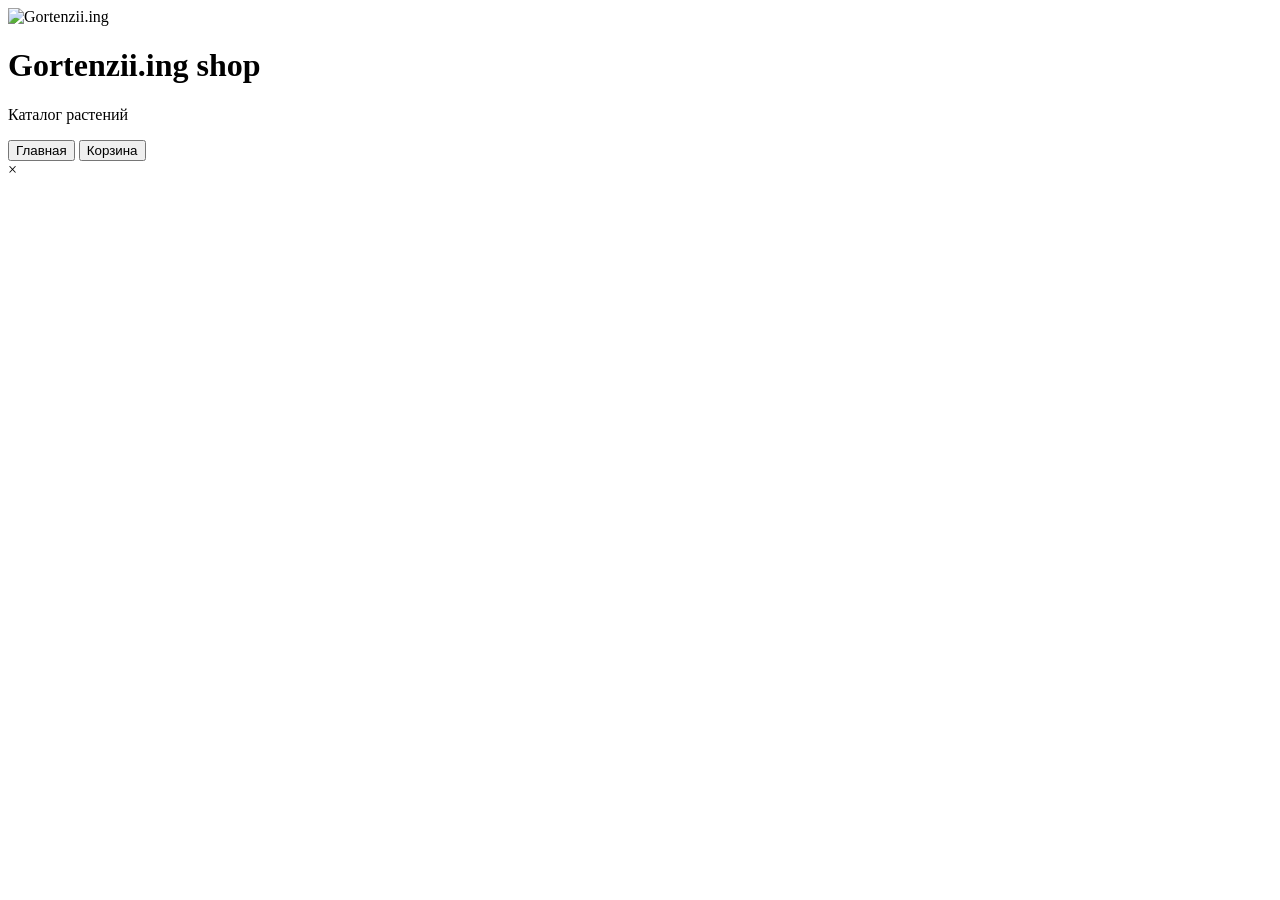
==== index.html @ 3a966382 "Create index.html" ====
<!DOCTYPE html>
<html lang="ru">
<head>
<meta charset="UTF-8">
<meta name="viewport" content="width=device-width, initial-scale=1.0">

<title>Gortenzii.ing Shop</title>

<link rel="stylesheet" href="style.css">

<script src="https://telegram.org/js/telegram-web-app.js"></script>
</head>
<body>

<header class="header">

    <div class="logo-block">

        <img src="images/logo.png" alt="Gortenzii.ing" class="logo-img">

        <div>
            <h1>Gortenzii.ing shop</h1>
            <p>Каталог растений</p>
        </div>

    </div>

    <nav>
        <button class="nav-btn active">Главная</button>
        <button class="nav-btn">Корзина</button>
    </nav>

</header>

<main>

    <div id="products"></div>

</main>

<div id="modal" class="modal">

    <div class="modal-content">

        <span id="closeModal" class="close">
            ×
        </span>

        <div id="modalBody"></div>

    </div>

</div>

<script src="products.js"></script>
<script src="app.js"></script>

</body>
</html>
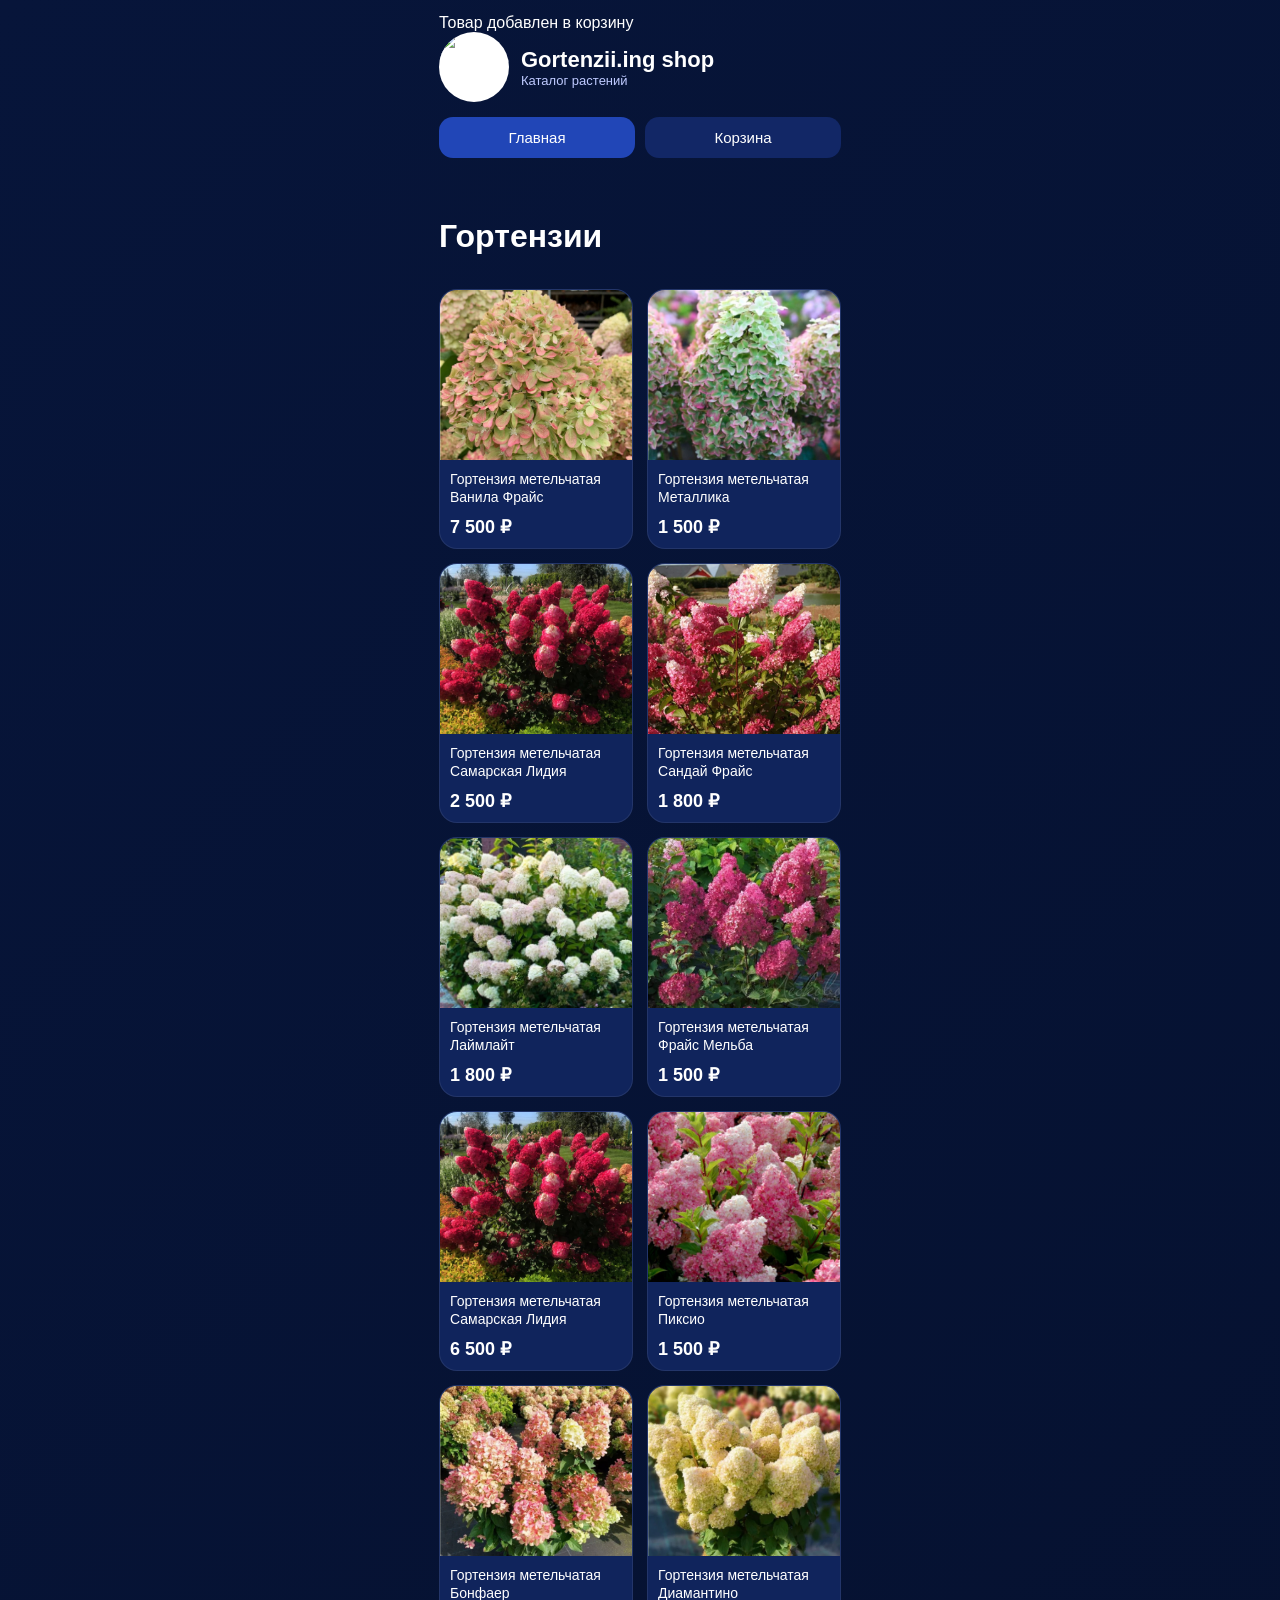
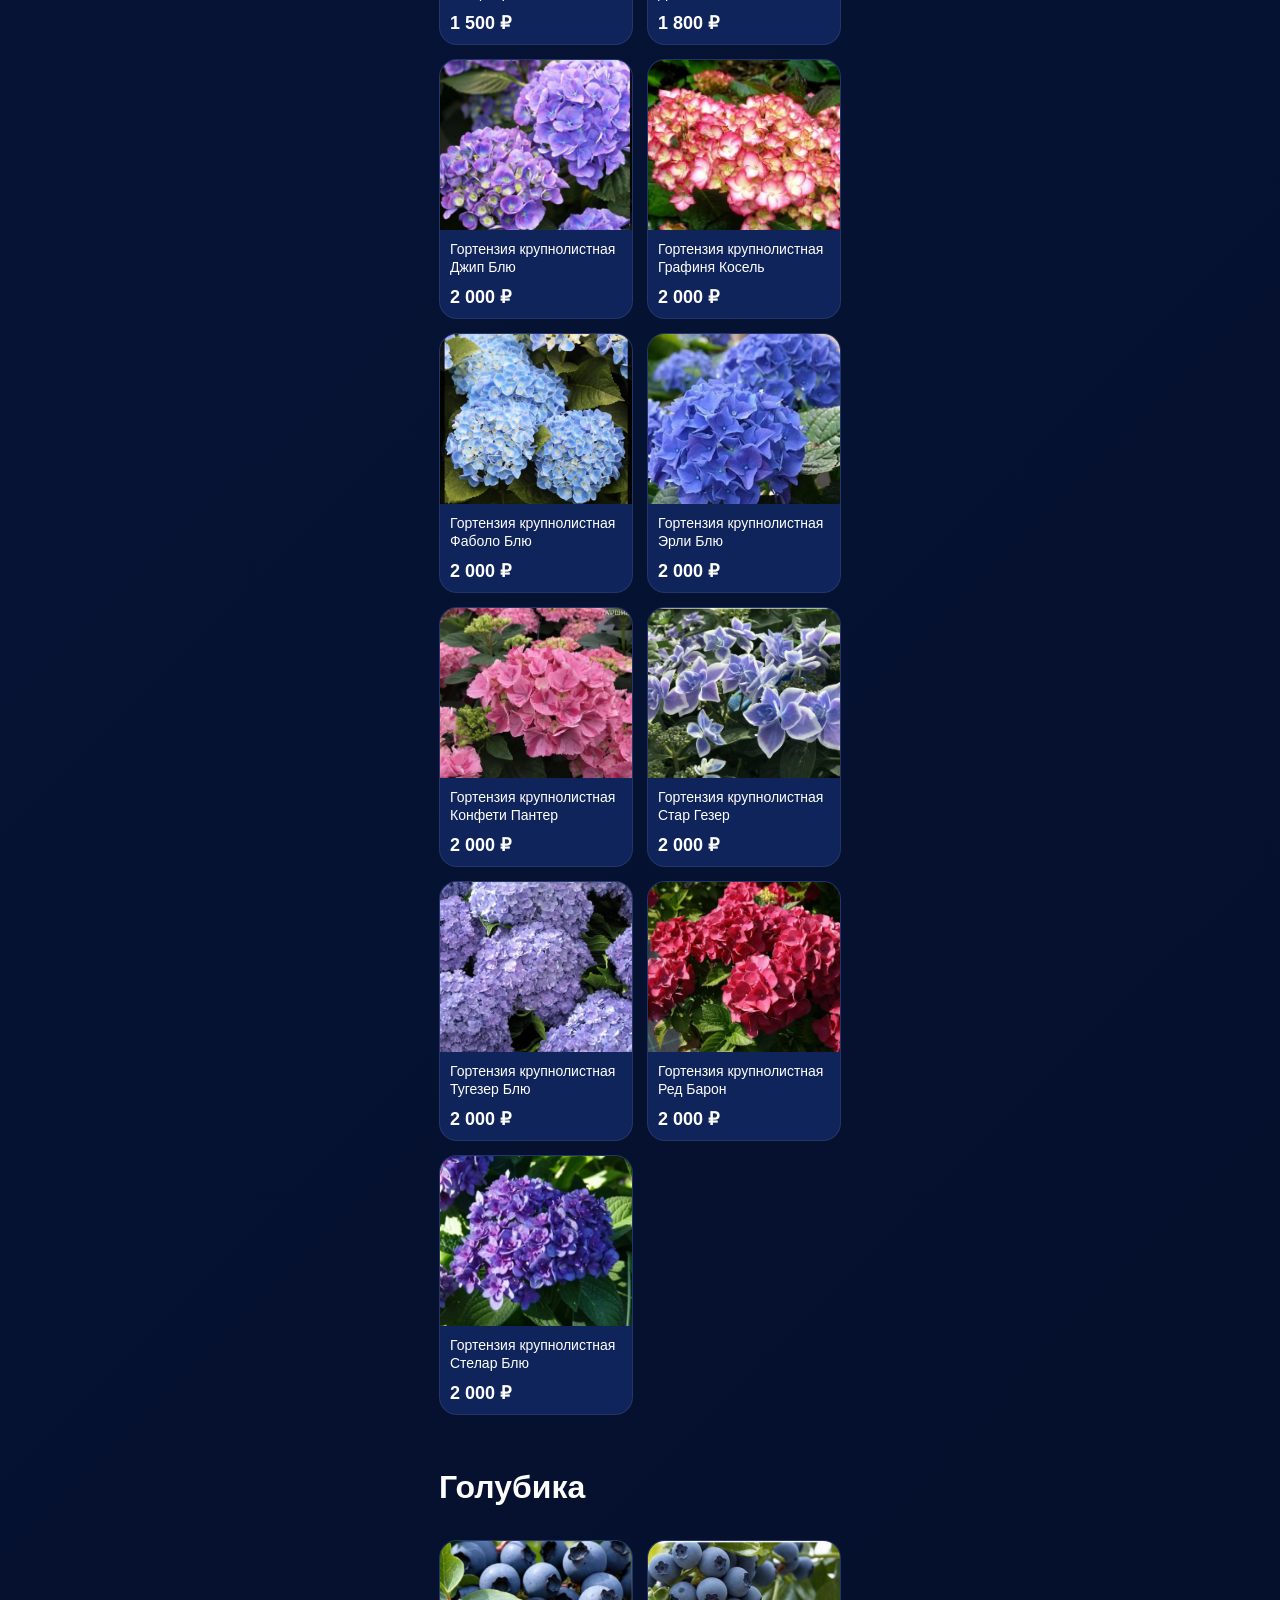
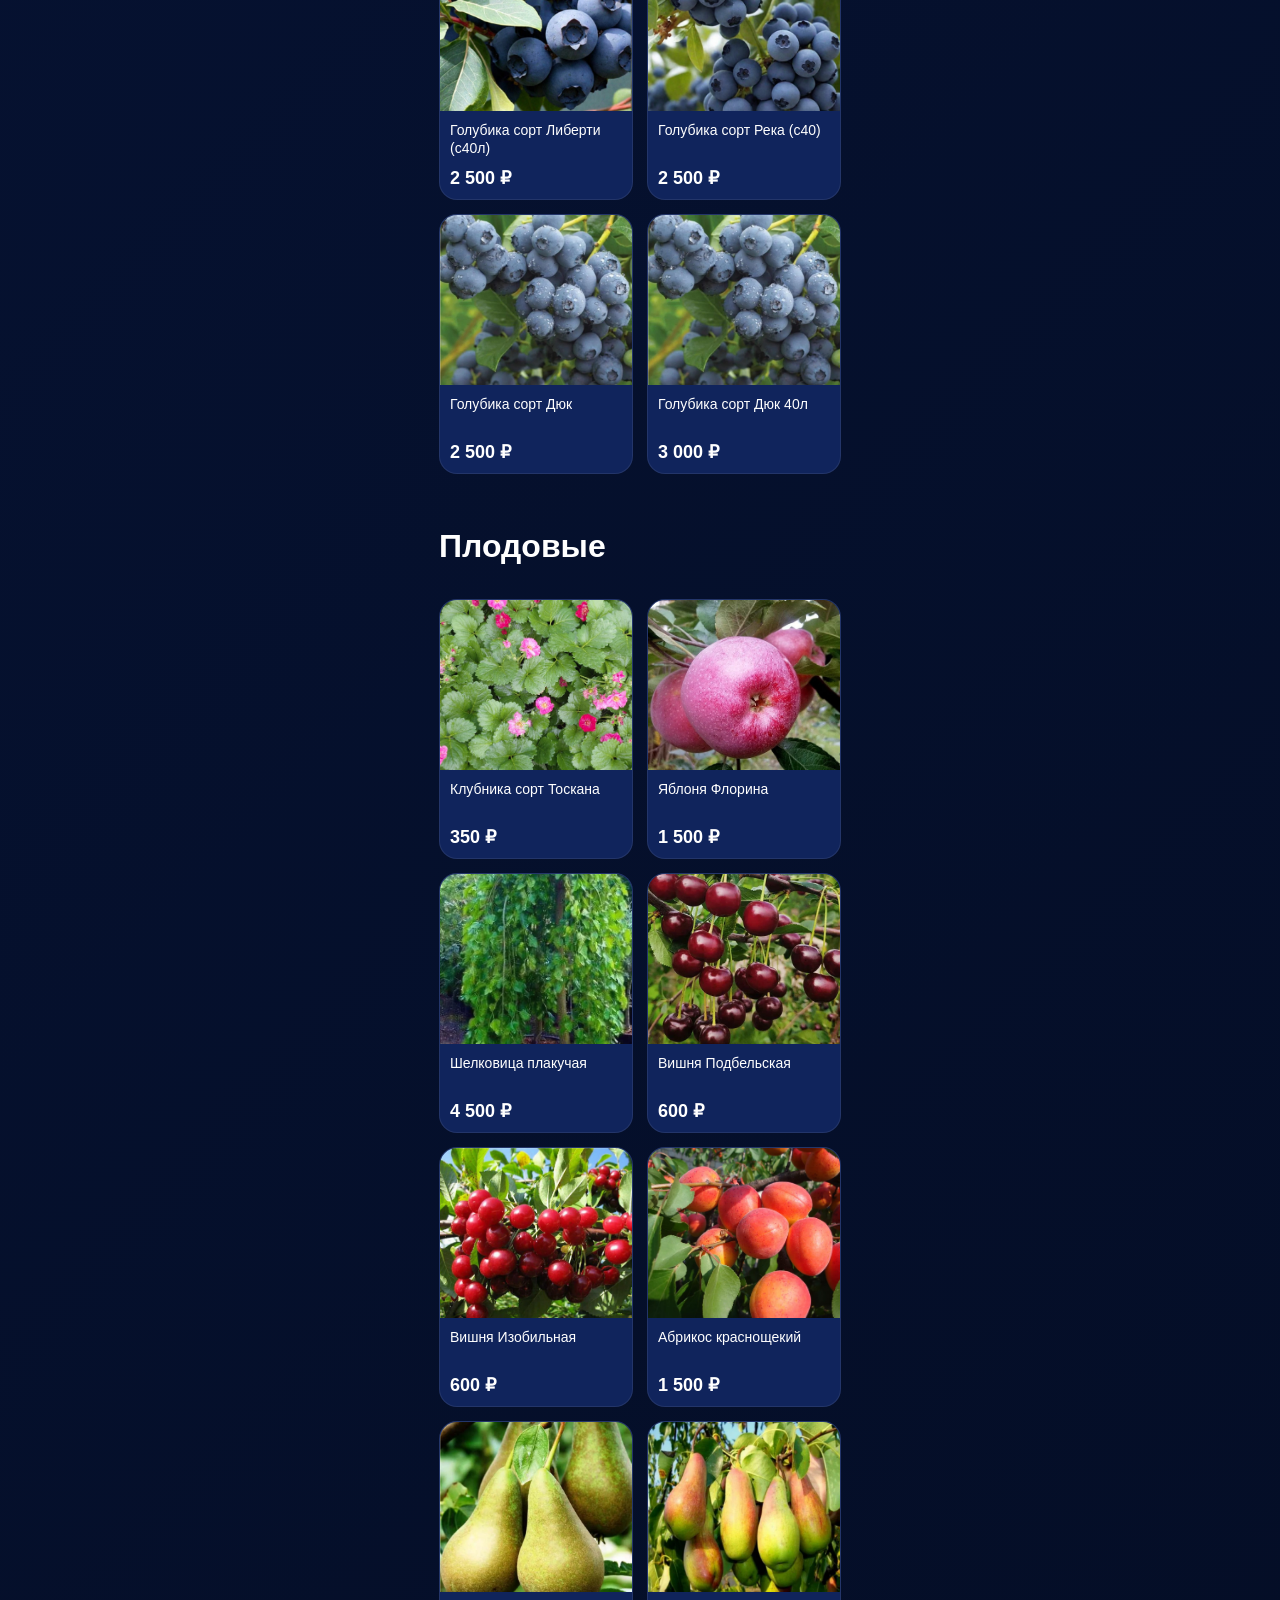
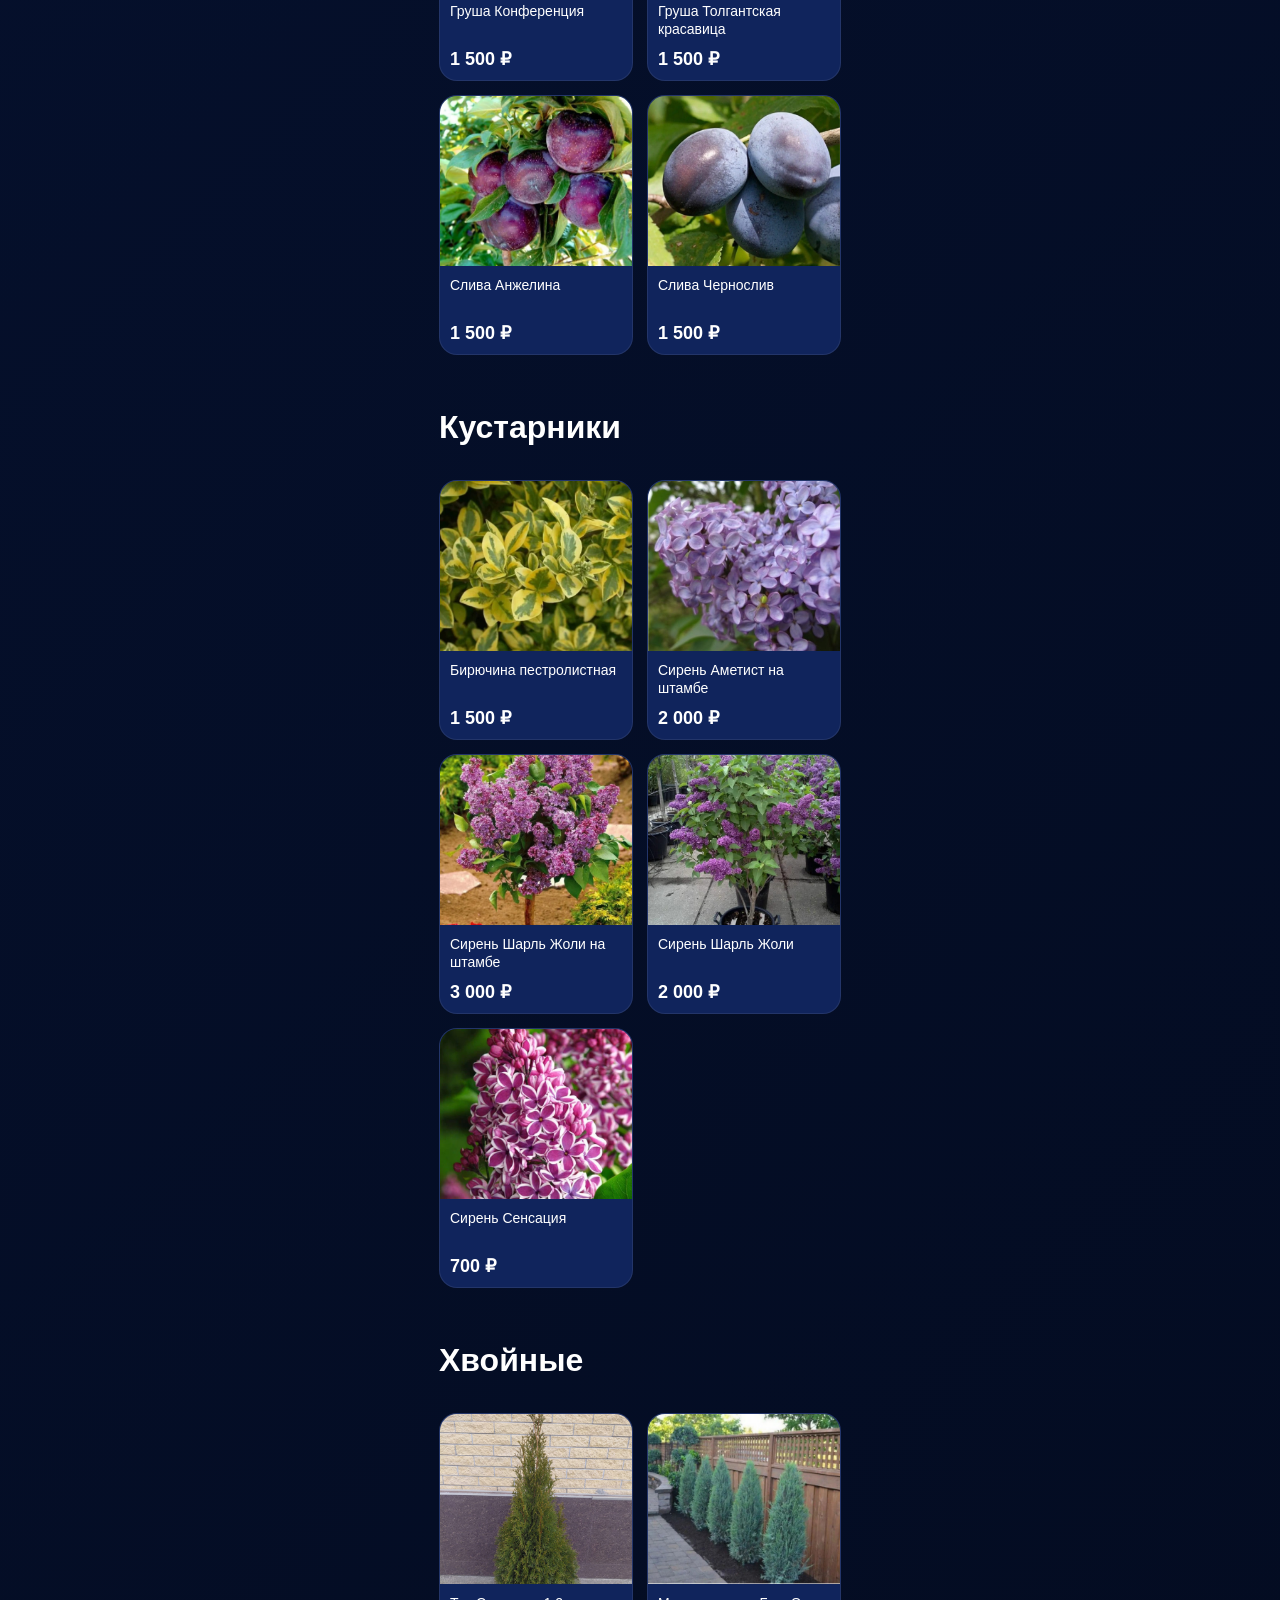
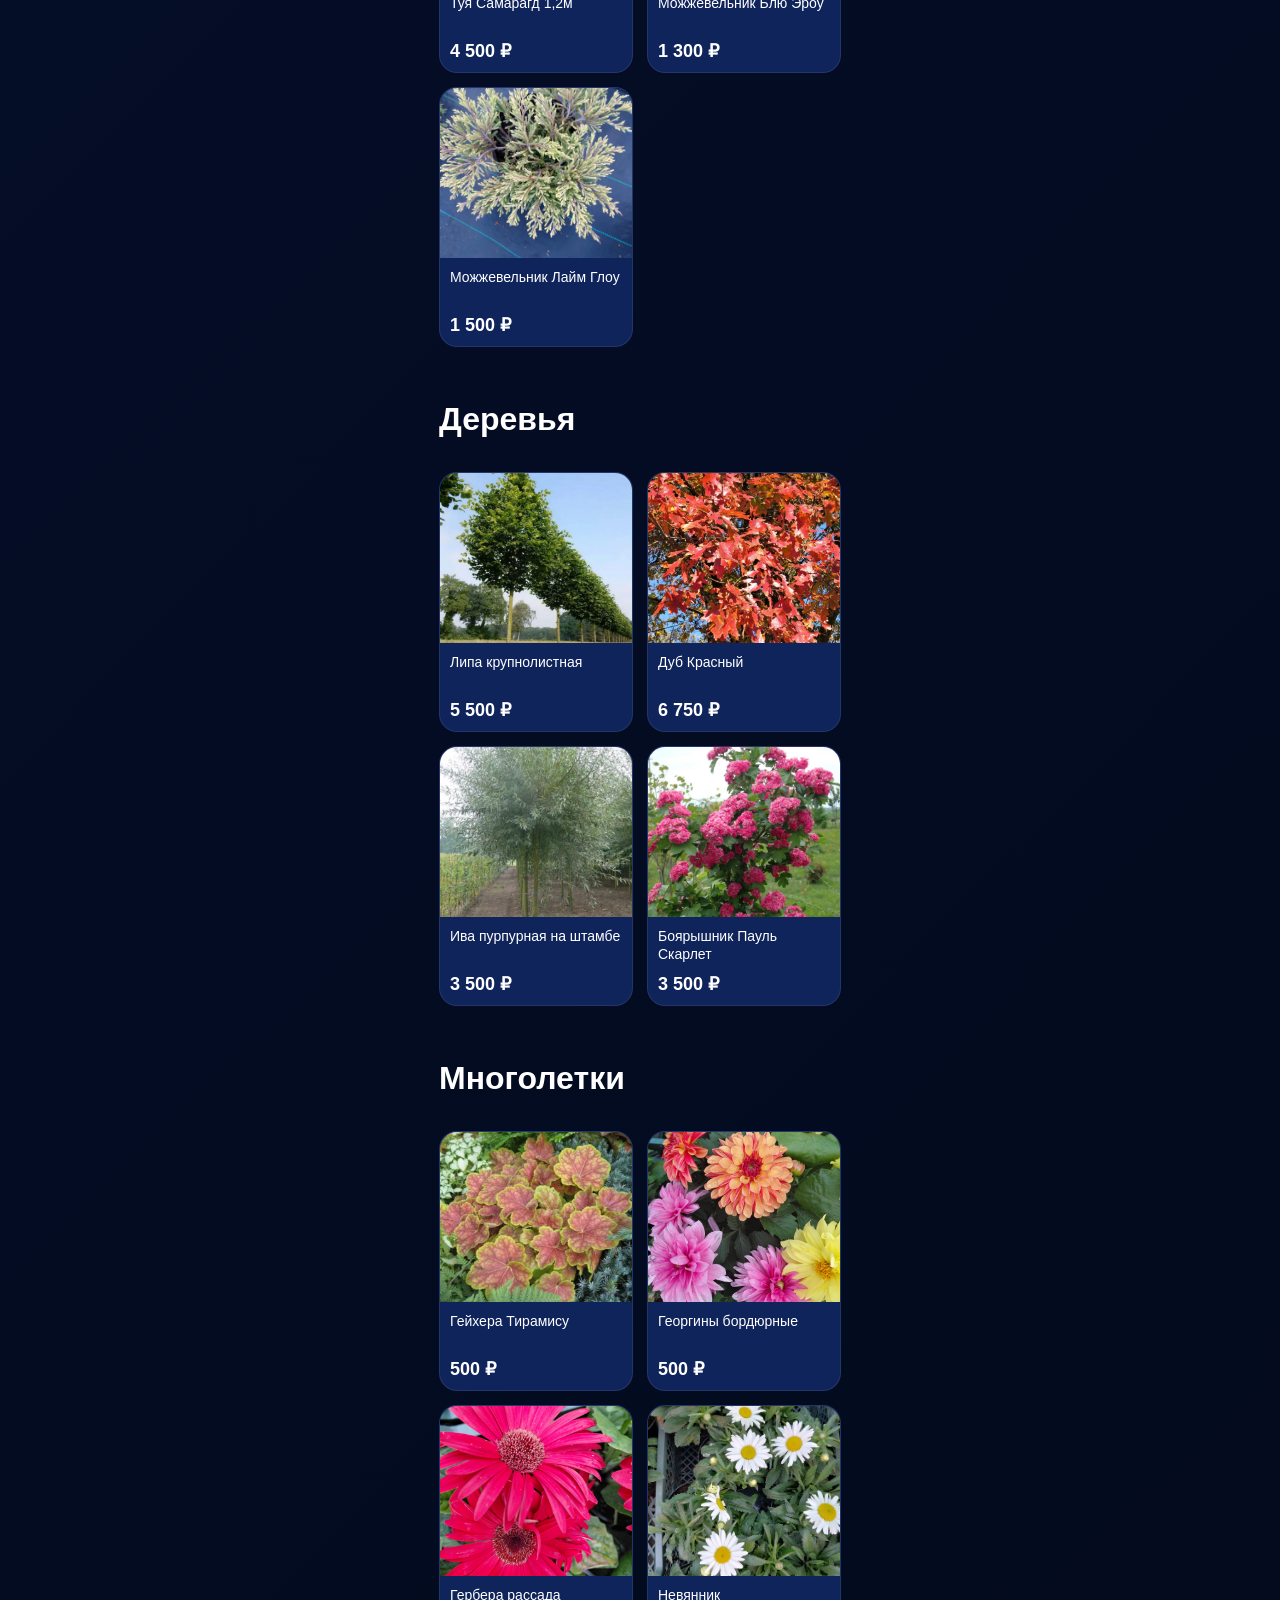
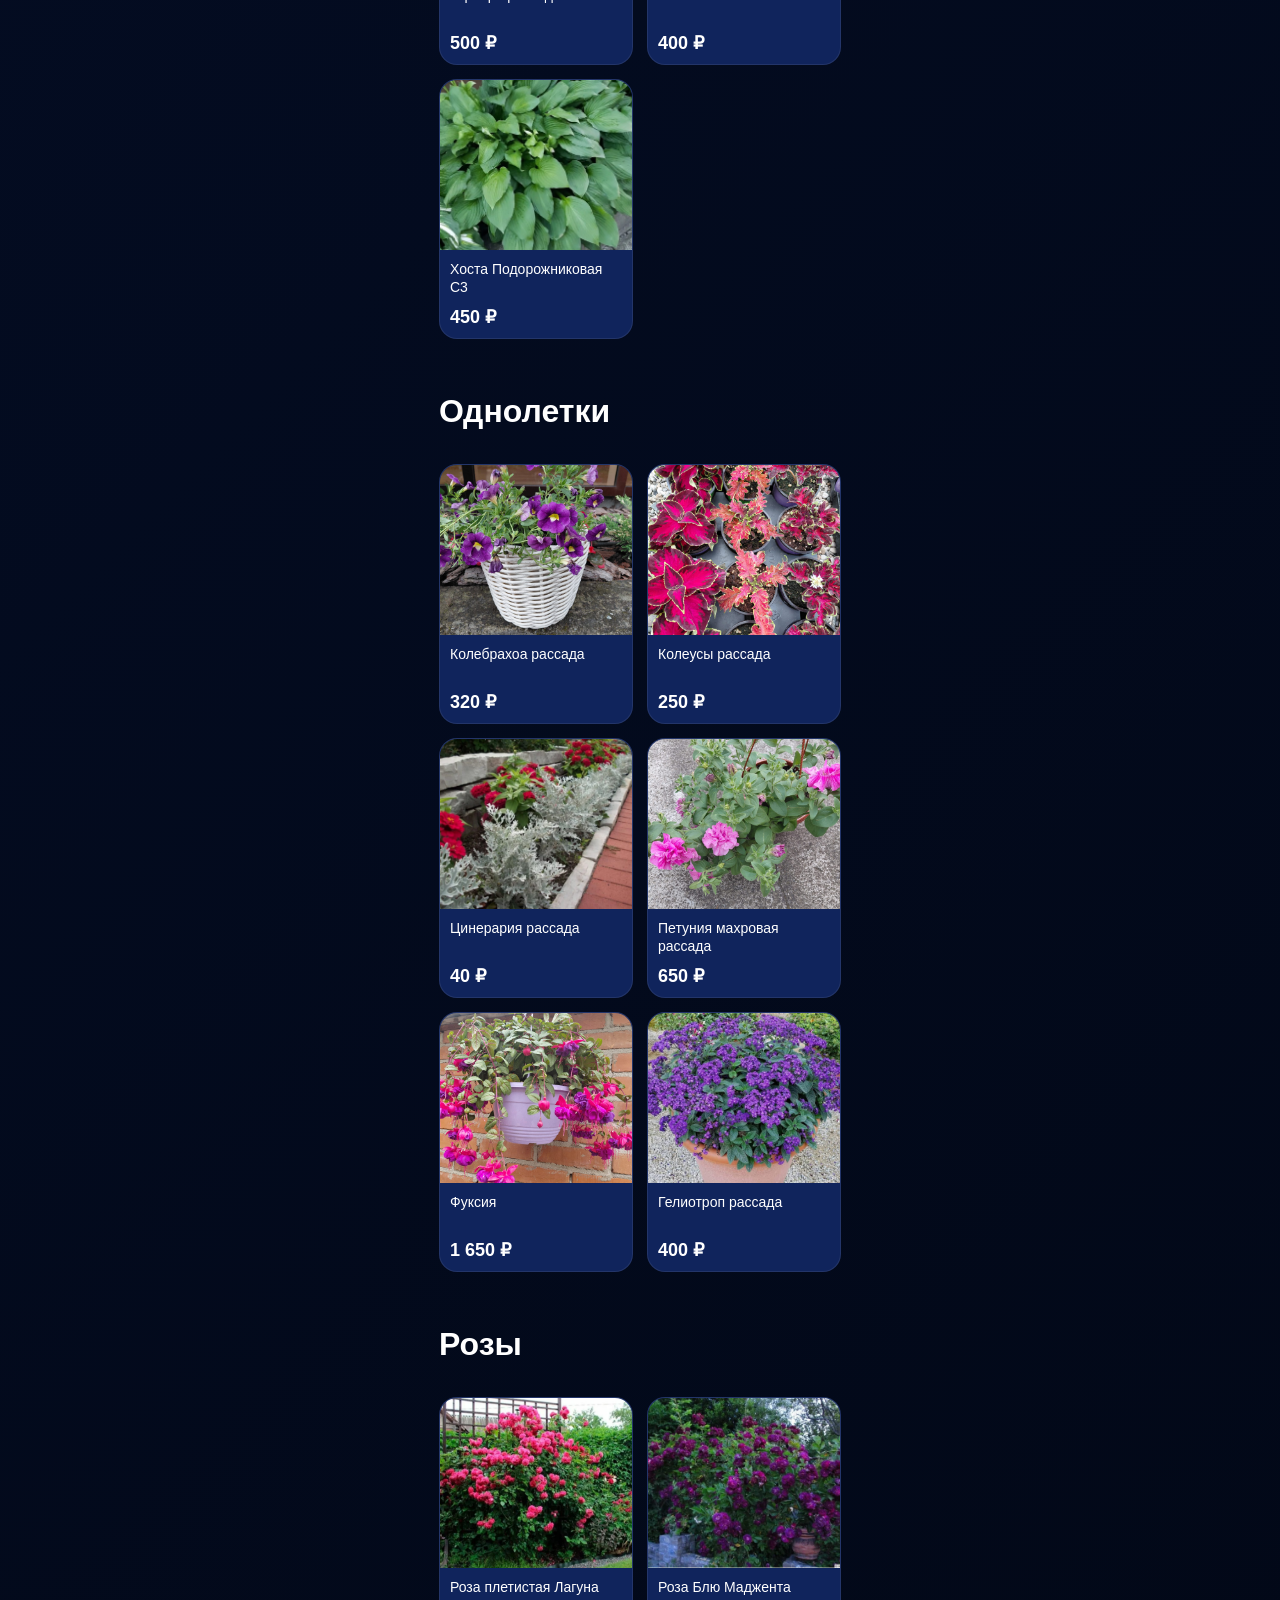
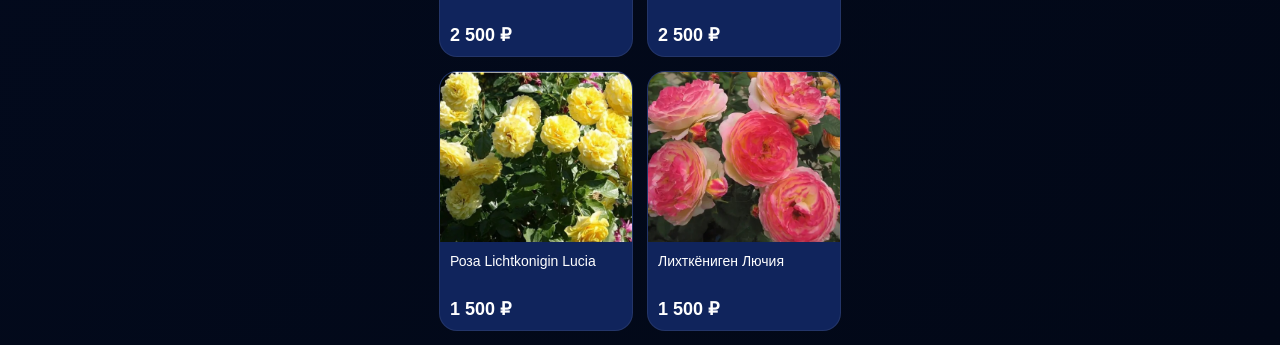
==== commit 8e89f255: "Update index.html" ====
--- a/index.html
+++ b/index.html
@@ -10,6 +10,9 @@
 
 <script src="https://telegram.org/js/telegram-web-app.js"></script>
 </head>
+<div id="toast" class="toast">
+    Товар добавлен в корзину
+</div>
 <body>
 
 <header class="header">
@@ -25,16 +28,24 @@
 
     </div>
 
-    <nav>
-        <button class="nav-btn active">Главная</button>
-        <button class="nav-btn">Корзина</button>
-    </nav>
+   <nav>
+    <button id="homeBtn" class="nav-btn active">Главная</button>
+    <button id="cartBtn" class="nav-btn">Корзина</button>
+</nav>
 
 </header>
 
 <main>
 
     <div id="products"></div>
+
+    <div id="cartPage" style="display:none;">
+        <h2 class="section-title">Корзина</h2>
+
+        <div id="cartItems"></div>
+
+        <div id="cartTotal"></div>
+    </div>
 
 </main>
 
--- a/style.css
+++ b/style.css
@@ -0,0 +1,173 @@
+*{
+    margin:0;
+    padding:0;
+    box-sizing:border-box;
+    font-family:'Segoe UI',sans-serif;
+}
+
+body{
+    background:linear-gradient(135deg,#07153a,#020817);
+    color:white;
+    max-width:430px;
+    margin:0 auto;
+    min-height:100vh;
+    padding:14px;
+}
+
+.header{
+    margin-bottom:20px;
+}
+
+.logo-block{
+    display:flex;
+    align-items:center;
+    gap:12px;
+    margin-bottom:15px;
+}
+
+.logo{
+    width:55px;
+    height:55px;
+    border-radius:50%;
+    background:#18368f;
+    display:flex;
+    align-items:center;
+    justify-content:center;
+    font-size:24px;
+}
+
+.logo-block h1{
+    font-size:22px;
+    font-weight:700;
+}
+
+.logo-block p{
+    color:#bfcaff;
+    font-size:13px;
+}
+
+nav{
+    display:flex;
+    gap:10px;
+}
+
+.nav-btn{
+    flex:1;
+    border:none;
+    border-radius:14px;
+    padding:12px;
+    background:#122766;
+    color:white;
+    font-size:15px;
+    cursor:pointer;
+}
+
+.nav-btn.active{
+    background:#2146b7;
+}
+
+.section-title{
+    margin-bottom:18px;
+    font-size:22px;
+}
+
+#products{
+    display:grid;
+    grid-template-columns:repeat(2,1fr);
+    gap:14px;
+}
+
+.card{
+    background:#10245c;
+    border-radius:18px;
+    overflow:hidden;
+    cursor:pointer;
+    transition:.25s;
+    border:1px solid rgba(255,255,255,.08);
+}
+
+.card:hover{
+    transform:translateY(-4px);
+}
+
+.card img{
+    width:100%;
+    height:170px;
+    object-fit:cover;
+    display:block;
+}
+
+.card-content{
+    padding:10px;
+}
+
+.card-title{
+    font-size:14px;
+    line-height:1.3;
+    min-height:38px;
+    margin-bottom:8px;
+}
+
+.card-price{
+    font-size:18px;
+    font-weight:700;
+}
+
+.modal{
+    display:none;
+    position:fixed;
+    inset:0;
+    background:rgba(0,0,0,.85);
+    z-index:1000;
+    padding:15px;
+}
+
+.modal-content{
+    background:#10245c;
+    border-radius:20px;
+    padding:18px;
+    max-width:430px;
+    margin:auto;
+    margin-top:30px;
+}
+
+.modal-content img{
+    width:100%;
+    border-radius:15px;
+    margin-bottom:15px;
+}
+
+.close{
+    float:right;
+    font-size:32px;
+    cursor:pointer;
+}
+.category-grid{
+    display:grid;
+    grid-template-columns:repeat(2,1fr);
+    gap:14px;
+    margin-bottom:30px;
+}
+
+.section-title{
+    margin-top:30px;
+    margin-bottom:15px;
+    font-size:26px;
+    color:white;
+}
+.category-title{
+    width:100%;
+    margin:40px 0 20px;
+    font-size:32px;
+    font-weight:700;
+    color:#fff;
+    grid-column:1 / -1;
+}
+.logo-img{
+    width:70px;
+    height:70px;
+    object-fit:contain;
+    border-radius:50%;
+    background:#fff;
+    flex-shrink:0;
+}
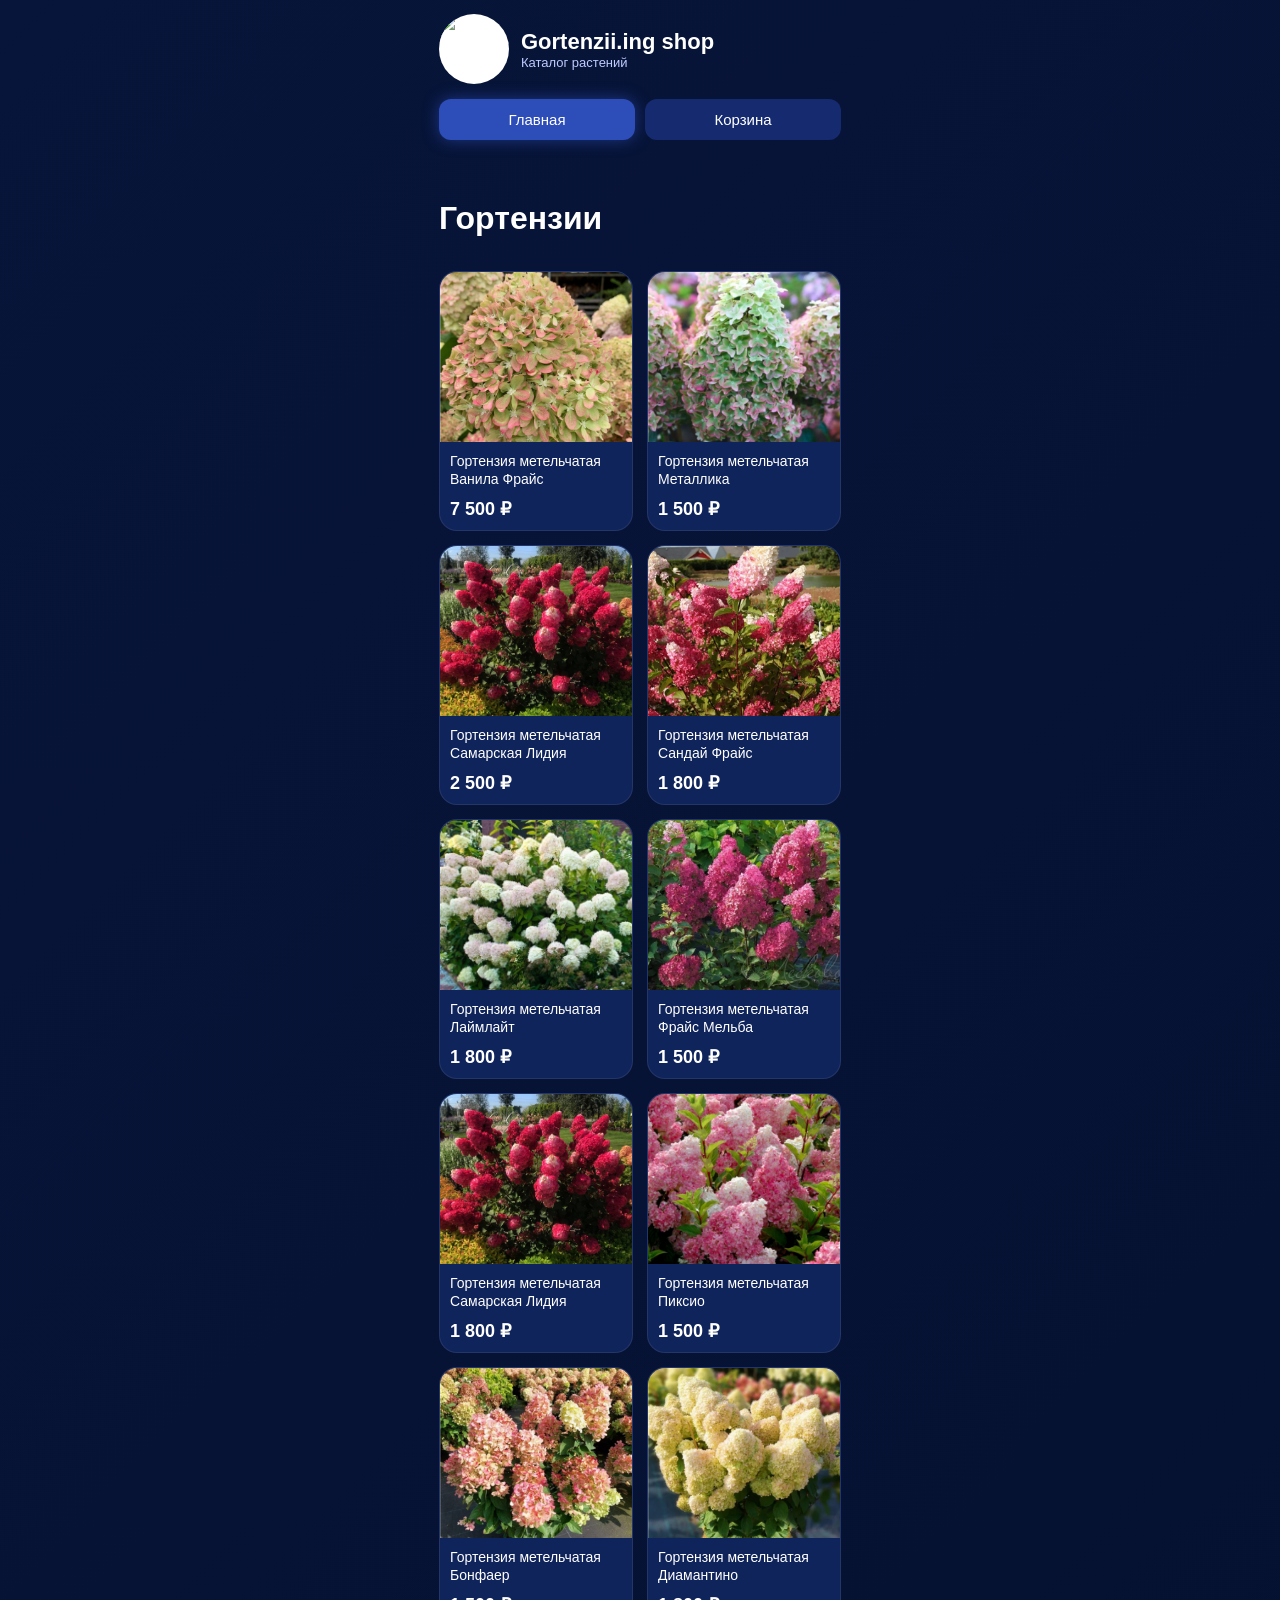
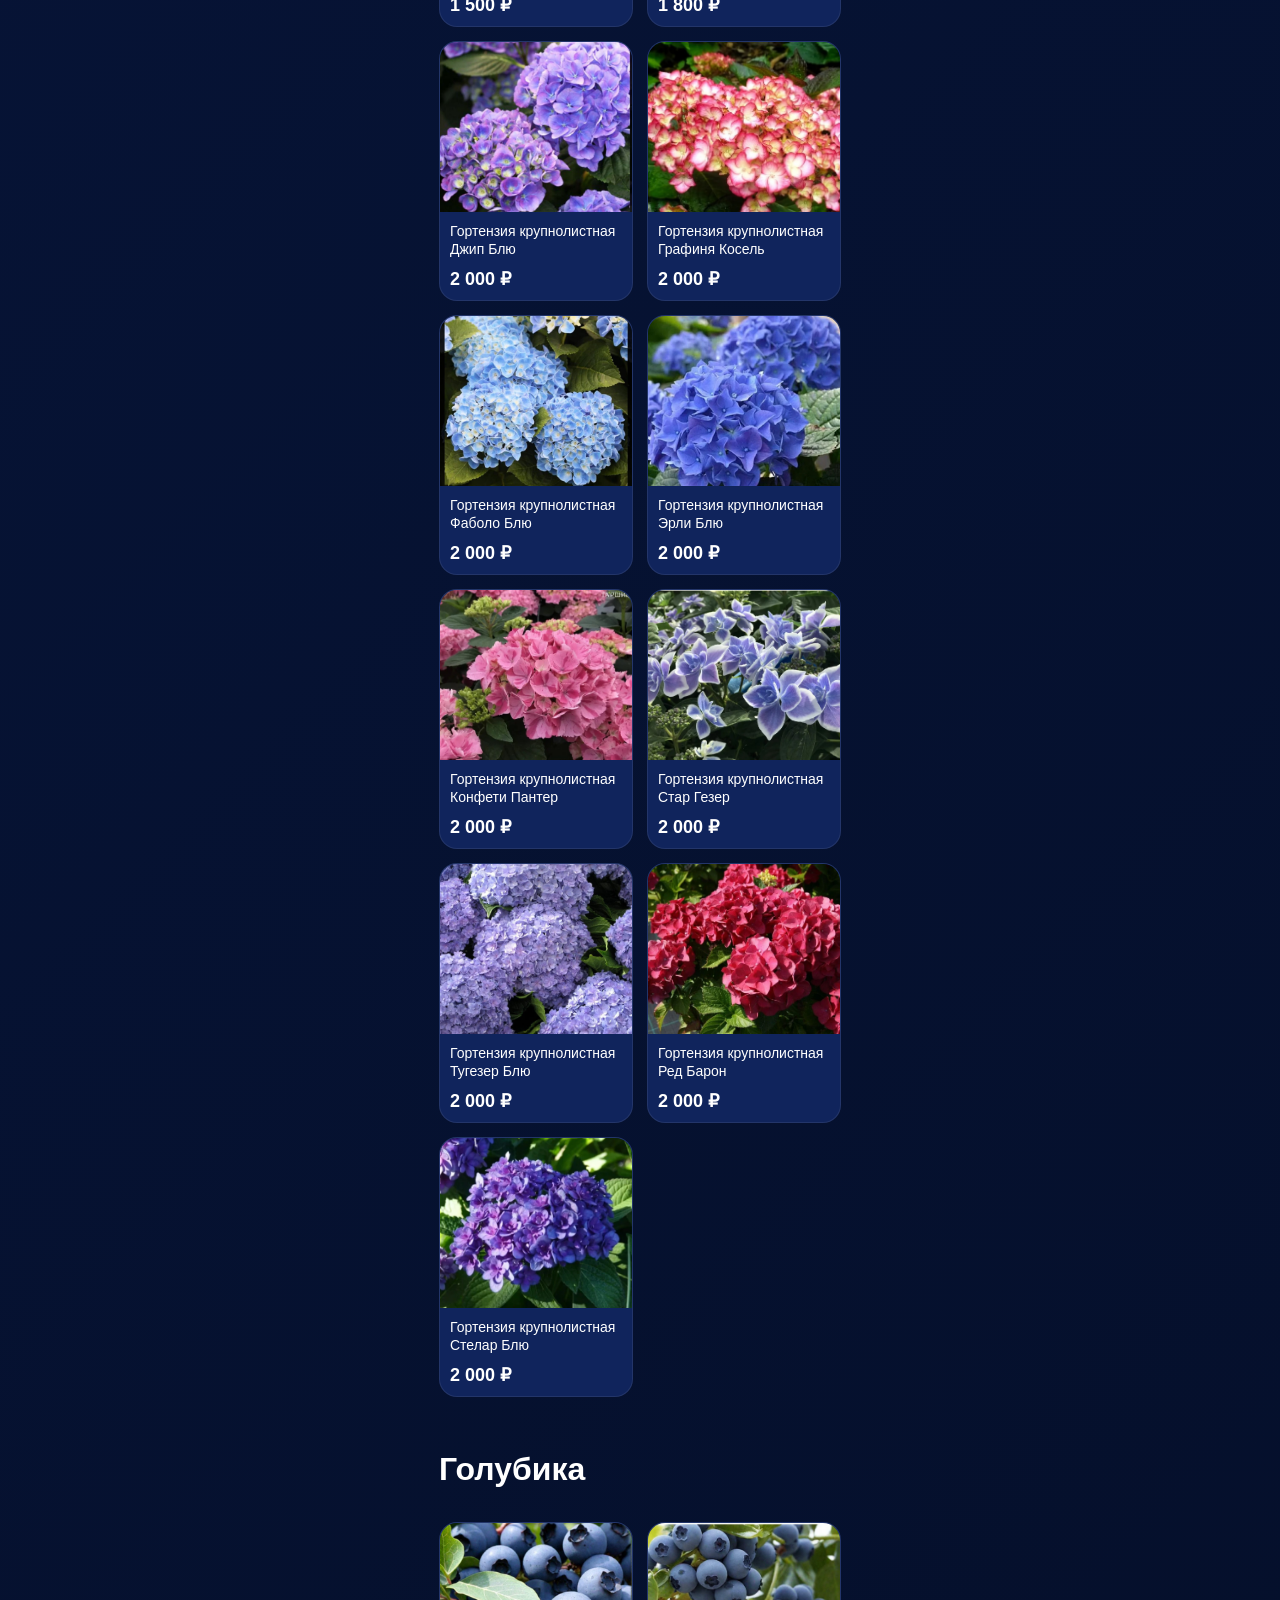
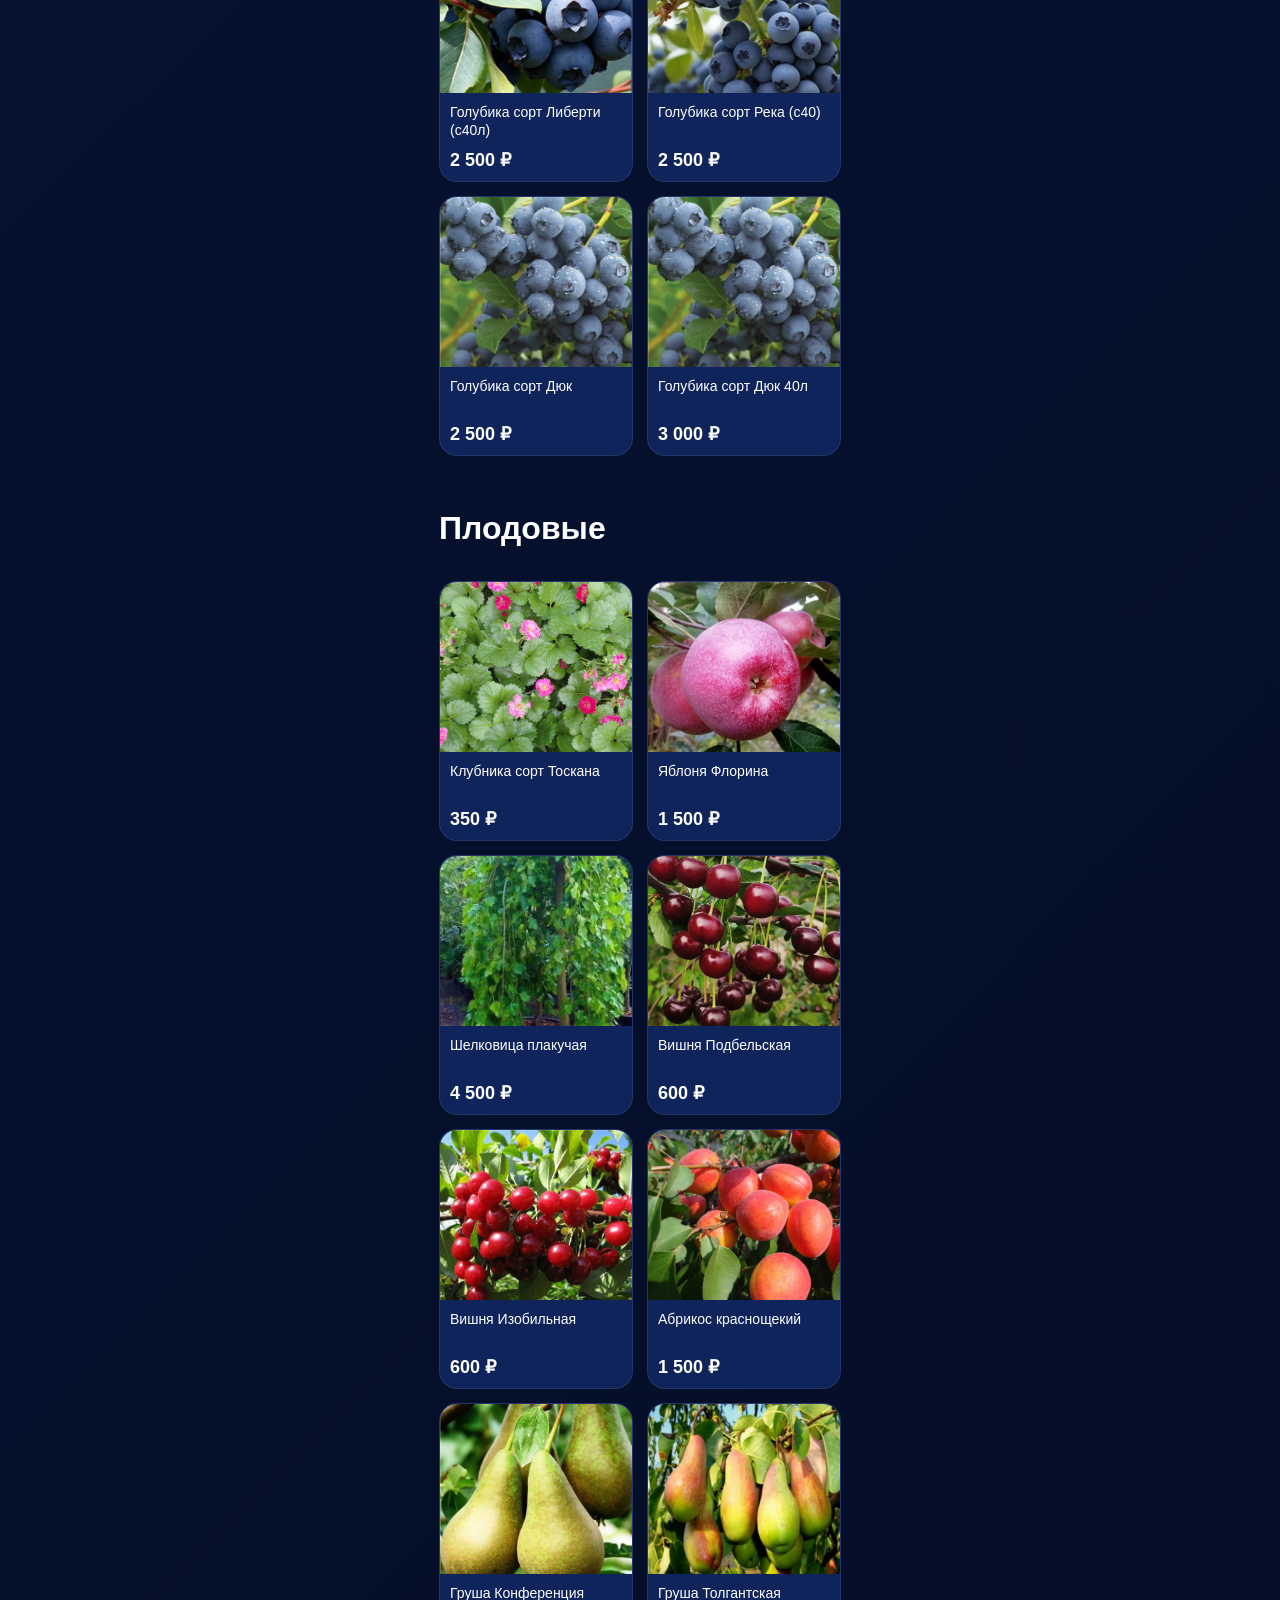
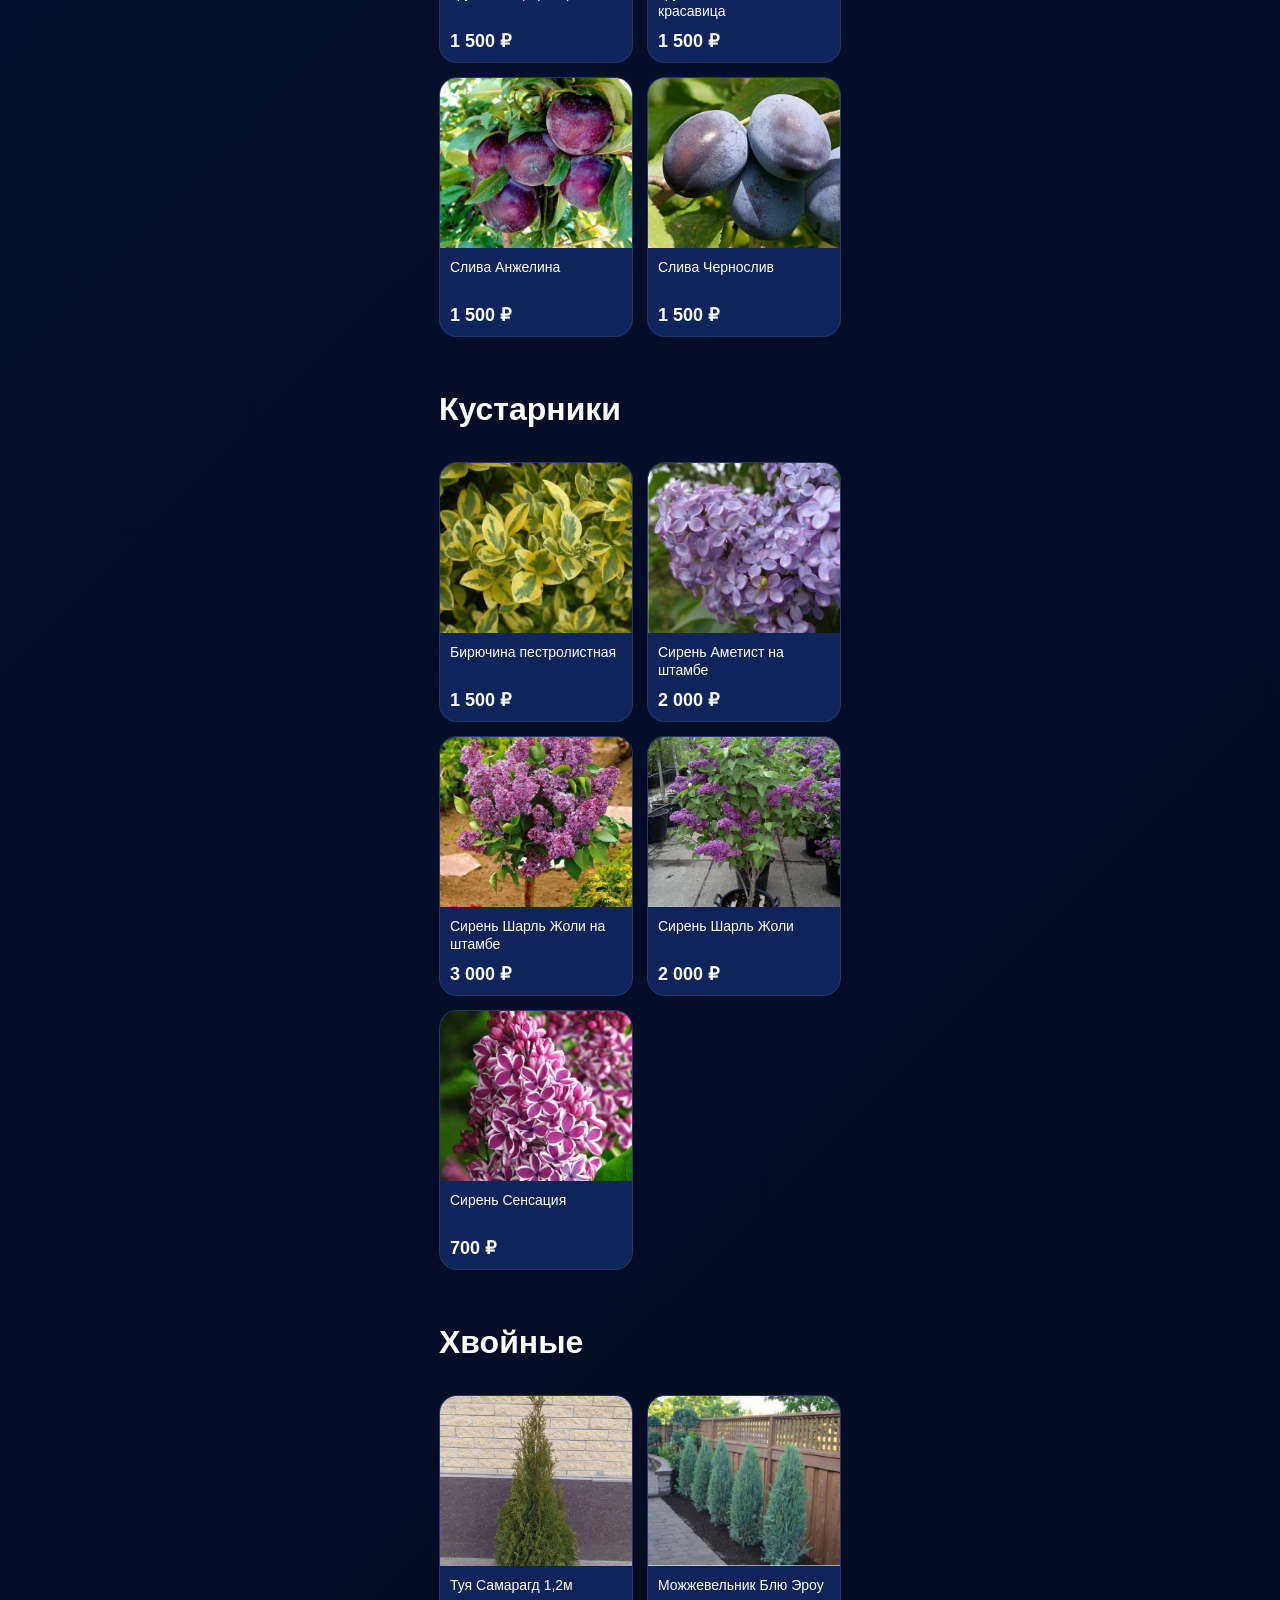
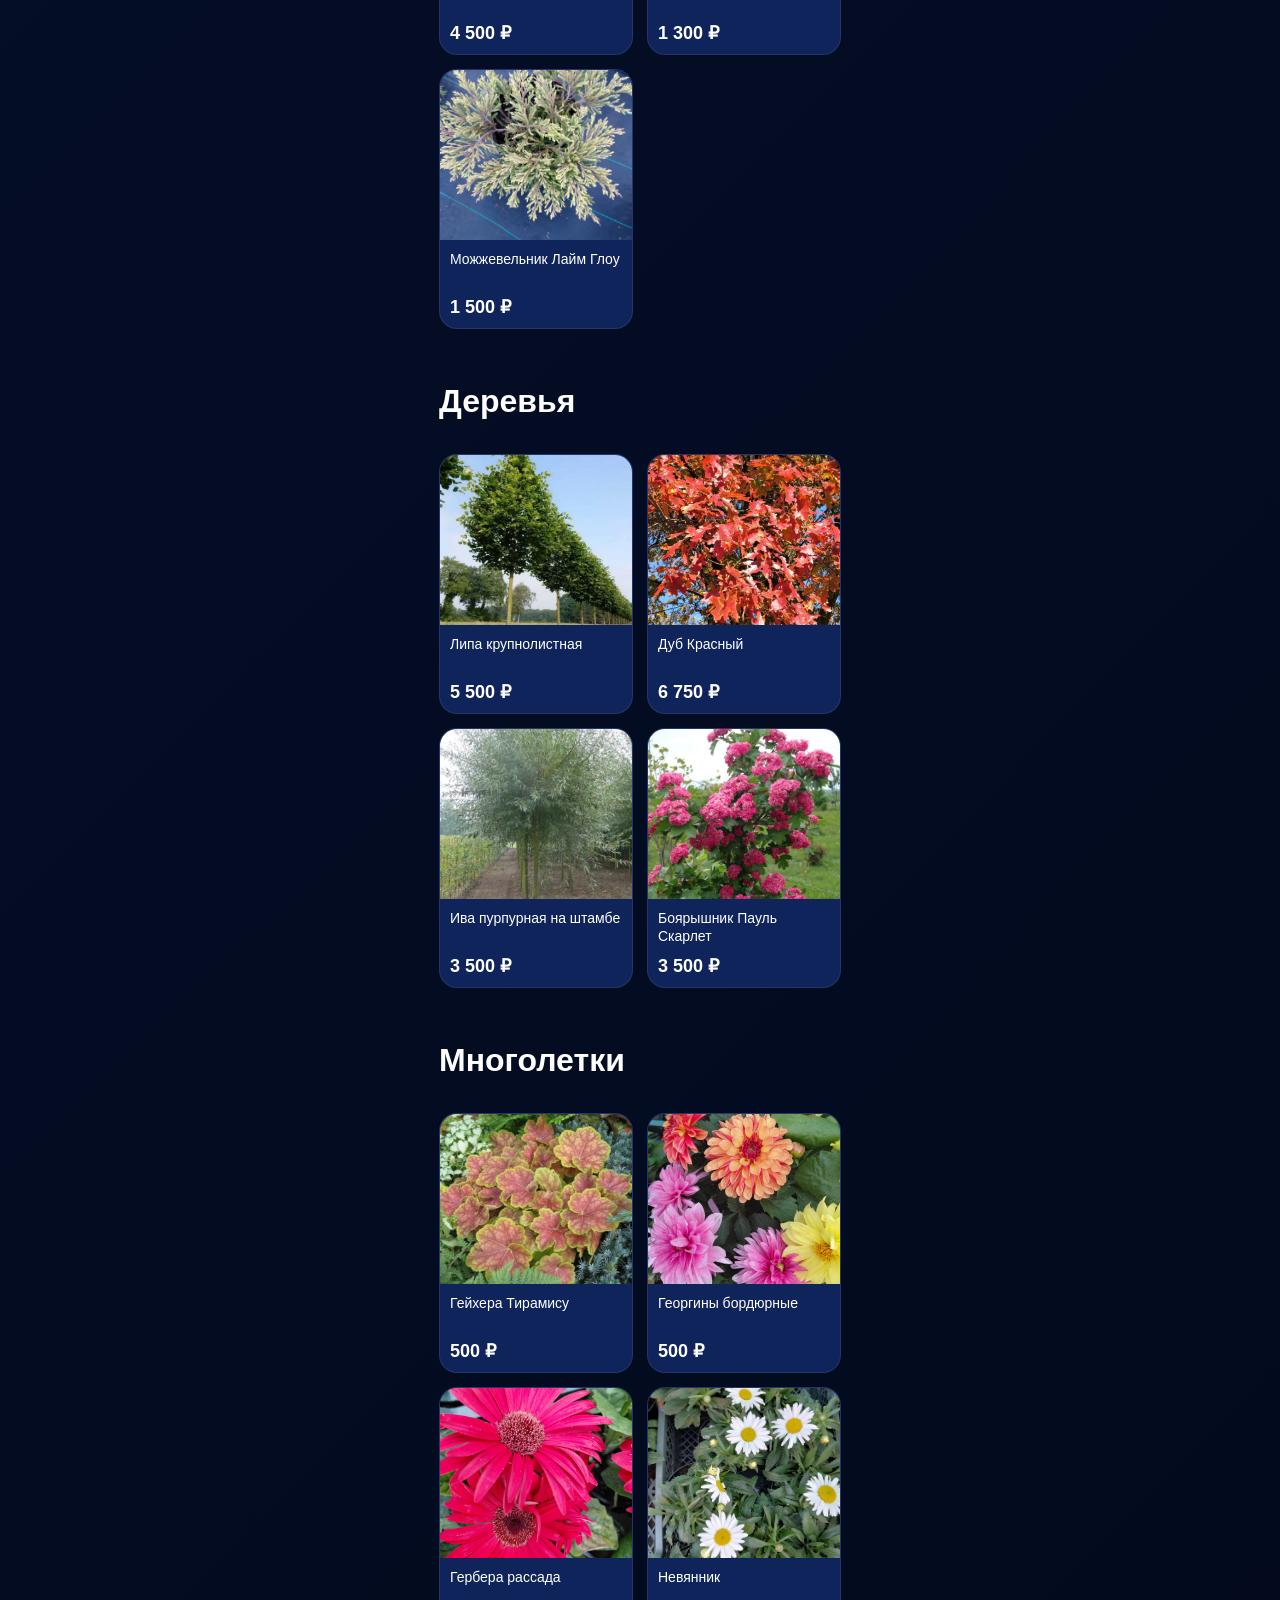
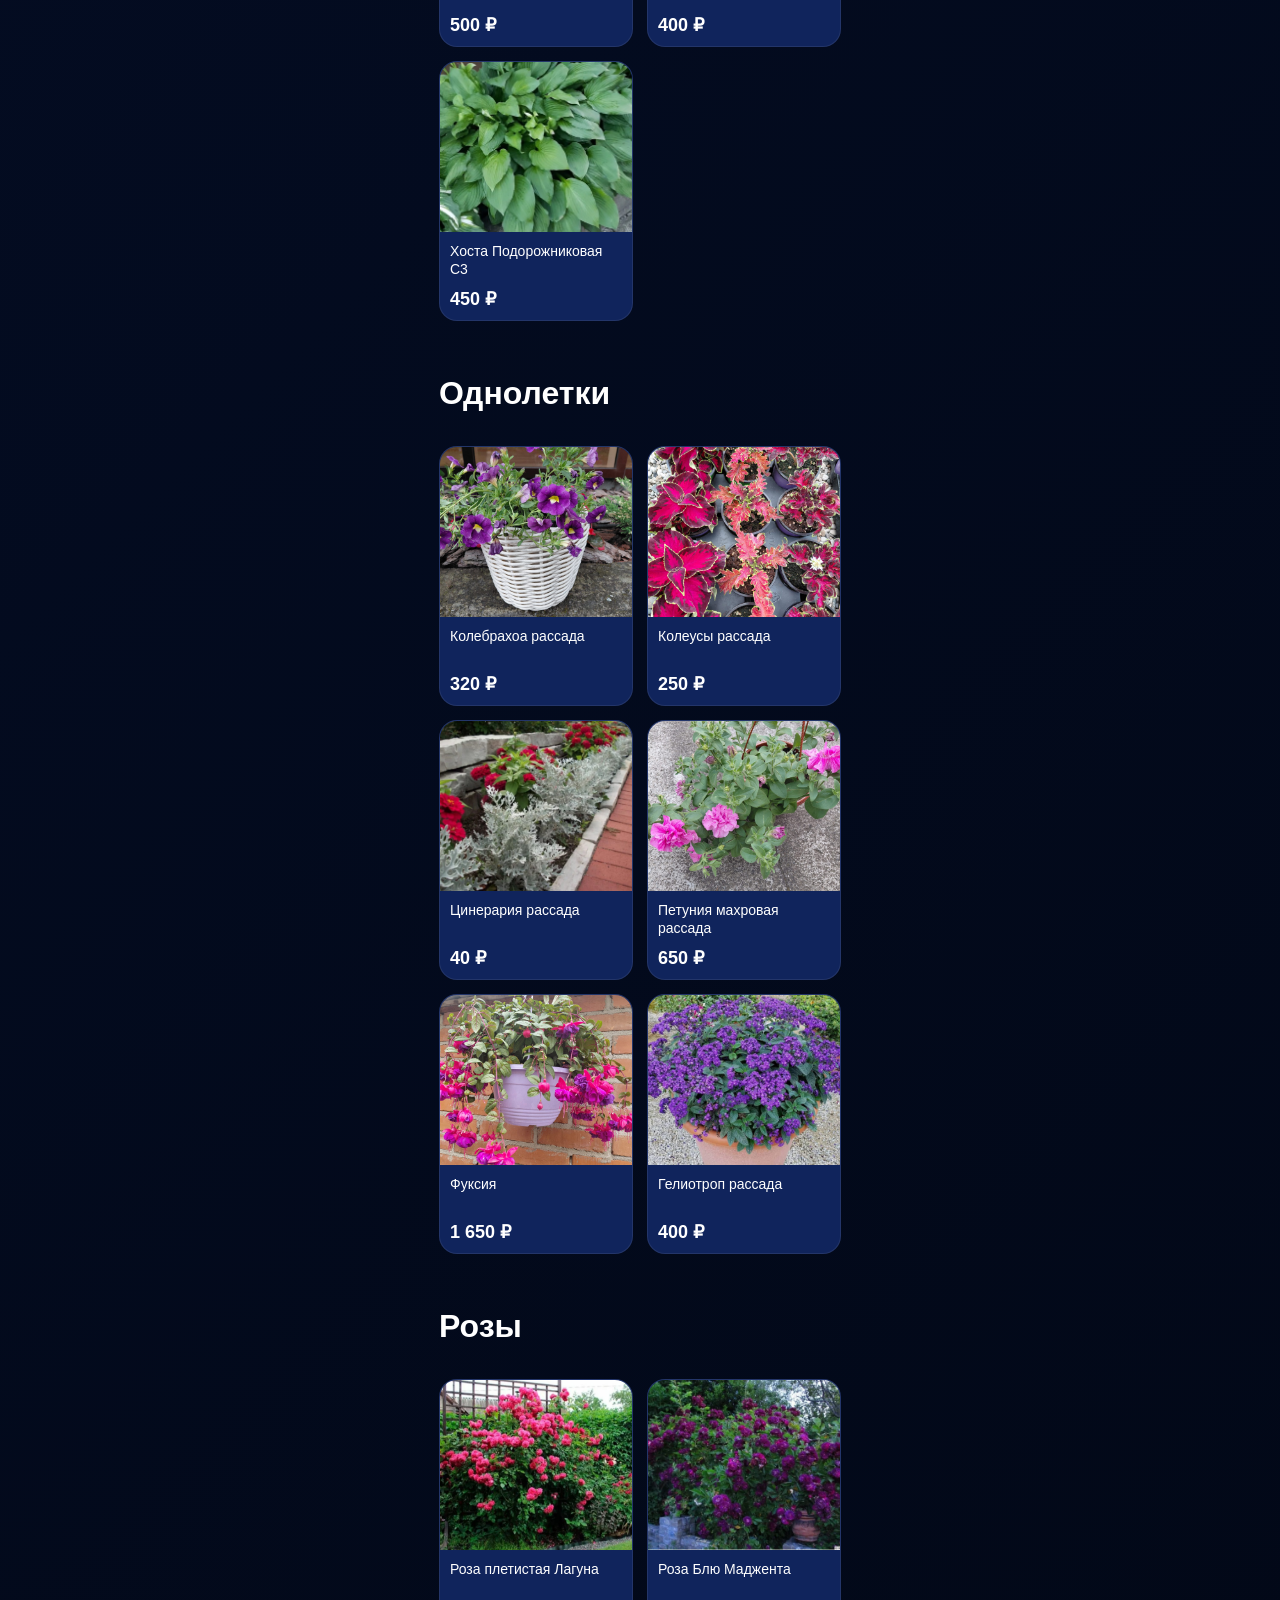
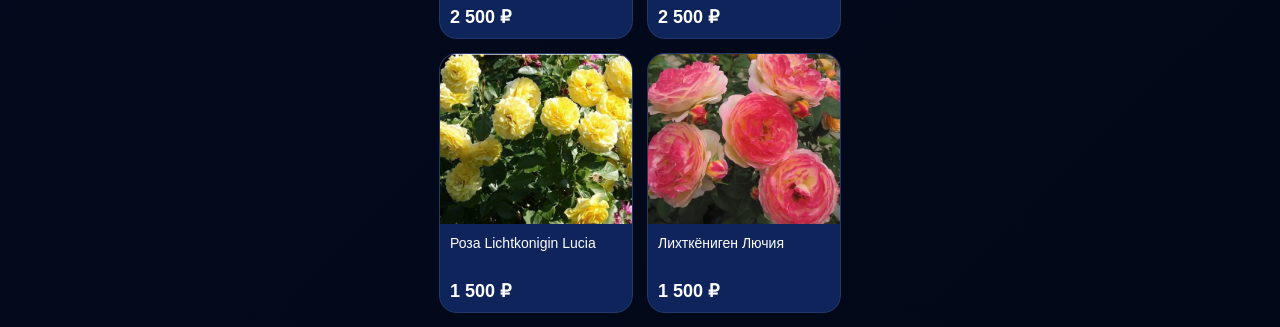
==== commit fcfb3fea: "Update index.html" ====
--- a/index.html
+++ b/index.html
@@ -10,11 +10,12 @@
 
 <script src="https://telegram.org/js/telegram-web-app.js"></script>
 </head>
+
+<body>
+
 <div id="toast" class="toast">
     Товар добавлен в корзину
 </div>
-<body>
-
 <header class="header">
 
     <div class="logo-block">
--- a/style.css
+++ b/style.css
@@ -62,10 +62,18 @@
     cursor:pointer;
 }
 
+.nav-btn{
+    background:#162b6f;
+    color:white;
+    border:none;
+    border-radius:12px;
+
+    transition:0.3s;
+}
 .nav-btn.active{
-    background:#2146b7;
-}
-
+    background:#2d4db8;
+    box-shadow:0 0 15px rgba(45,77,184,0.6);
+}
 .section-title{
     margin-bottom:18px;
     font-size:22px;
@@ -120,15 +128,44 @@
     background:rgba(0,0,0,.85);
     z-index:1000;
     padding:15px;
+    overflow-y:auto;
 }
 
 .modal-content{
-    background:#10245c;
+    background:#13286d;
+    max-width:500px;
+    width:100%;
+    margin:40px auto;
+    padding:20px;
     border-radius:20px;
-    padding:18px;
-    max-width:430px;
-    margin:auto;
-    margin-top:30px;
+    position:relative;
+    color:white;
+    box-sizing:border-box;
+}
+
+.close{
+    position:absolute;
+    right:15px;
+    top:10px;
+    font-size:32px;
+    cursor:pointer;
+    color:white;
+}
+
+.modal-content img{
+    width:100%;
+    max-height:350px;
+    object-fit:cover;
+    border-radius:15px;
+    margin-bottom:15px;
+}
+.close{
+    position:absolute;
+    right:15px;
+    top:10px;
+    font-size:32px;
+    cursor:pointer;
+    color:white;
 }
 
 .modal-content img{
@@ -171,3 +208,125 @@
     background:#fff;
     flex-shrink:0;
 }
+.cart-btn {
+    width: 100%;
+    padding: 12px;
+    border: none;
+    border-radius: 10px;
+    cursor: pointer;
+    font-size: 16px;
+}
+#cartItems{
+    display:grid;
+    grid-template-columns:repeat(2, 1fr);
+    gap:20px;
+    margin-top:20px;
+}
+
+#cartItems .card{
+    width:100%;
+}
+.cart-actions{
+    display:flex;
+    gap:10px;
+    margin-top:20px;
+}
+
+.order-btn,
+.remove-btn{
+    flex:1;
+    height:45px;
+    border:none;
+    border-radius:10px;
+    cursor:pointer;
+    font-size:14px;
+    font-weight:600;
+}
+
+.order-btn{
+    background:#2d4db8;
+    color:white;
+}
+
+.remove-btn{
+    background:#c83a3a;
+    color:white;
+}
+
+.order-btn:hover{
+    opacity:0.9;
+}
+
+.remove-btn:hover{
+    opacity:0.9;
+}
+.toast{
+    position:fixed;
+    top:20px;
+    left:50%;
+    transform:translateX(-50%);
+    
+    background:#162b6f;
+    color:white;
+
+    padding:15px 25px;
+
+    border-radius:12px;
+
+    font-size:16px;
+    font-weight:600;
+
+    box-shadow:0 10px 25px rgba(0,0,0,.35);
+
+    opacity:0;
+    pointer-events:none;
+
+    transition:.3s;
+
+    z-index:9999;
+}
+
+.toast.show{
+    opacity:1;
+}
+.cart-summary{
+    margin-top:25px;
+    background:#162b6f;
+    border-radius:18px;
+    padding:20px;
+}
+
+.cart-total-price{
+    font-size:28px;
+    font-weight:700;
+    text-align:center;
+    margin-bottom:15px;
+}
+
+.checkout-btn{
+    width:100%;
+    height:55px;
+
+    border:none;
+    border-radius:12px;
+
+    background:#2d4db8;
+    color:white;
+
+    font-size:18px;
+    font-weight:600;
+
+    cursor:pointer;
+
+    transition:0.3s;
+}
+
+.checkout-btn:hover{
+    transform:translateY(-2px);
+}
+.product-description{
+    margin-bottom:20px;
+    line-height:1.6;
+    color:#dbe5ff;
+    font-size:15px;
+}
